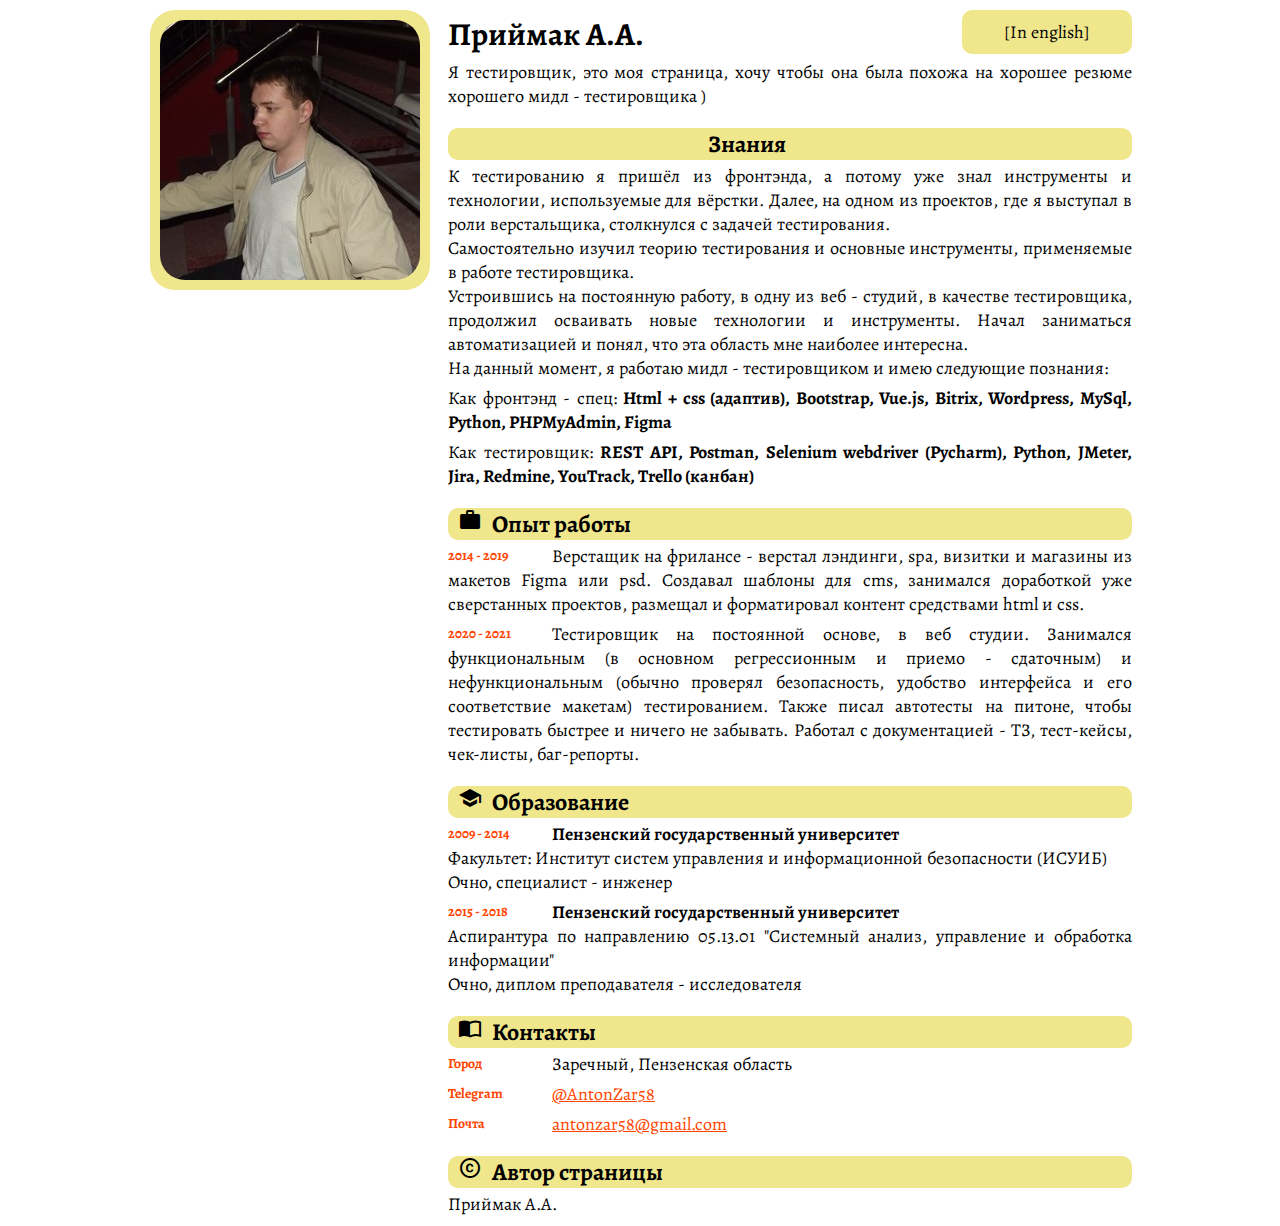
==== index.html @ 9d01e35c "Add files via upload" ====
<!DOCTYPE html>
<html>

<head>
    <meta charset="utf-8" />

    <link rel="shortcut icon" href="favicon.png" type="image/png">
    <title>Страница-резюме Приймак А.А.</title>
    
    <link rel="stylesheet" type="text/css" href="style.css" />
    <link href="https://fonts.googleapis.com/css2?family=Material+Icons" rel="stylesheet">
    <!--[if IE]>
        <script src="http://html5shiv.googlecode.com/svn/trunk/html5.js"></script>
    <![endif]-->

</head>

<body>
    <div id="container">

        <aside>
            <div id="foto">
                <div id="rama"></div>
            </div>
        </aside>

        <main>
            <div id="lang"><span>[In english]</span></div>
            <h1>Приймак А.А.</h1>
            <p>Я тестировщик, это моя страница, хочу чтобы она была похожа на хорошее резюме хорошего мидл - тестировщика )</p>


            <h5><span class="material-icons">psychology</span>Знания</h5>
            <p>К тестированию я пришёл из фронтэнда, а потому уже знал инструменты и технологии, используемые для
                вёрстки. Далее, на одном из проектов, где я выступал в роли верстальщика, столкнулся с задачей
                тестирования.<br>
                Самостоятельно изучил теорию тестирования и основные инструменты, применяемые в работе тестировщика.<br>
                Устроившись на постоянную работу, в одну из веб - студий, в качестве тестировщика, продолжил осваивать
                новые технологии и инструменты. Начал заниматься автоматизацией и понял, что эта область мне наиболее
                интересна.<br>
                На данный момент, я работаю мидл - тестировщиком и имею следующие познания:</p>
            <p>Как фронтэнд - спец: <b> Html + css (адаптив), Bootstrap, Vue.js, Bitrix, Wordpress, MySql, Python,
                    PHPMyAdmin, Figma</b></p>
            <p>Как тестировщик: <b> REST API, Postman, Selenium webdriver (Pycharm), Python, JMeter, Jira, Redmine, YouTrack, Trello
                    (канбан)</b></p>

            <h5><span class="material-icons">work</span>Опыт работы</h5>
            <span class="data">2014 - 2019</span>
            <p>Верстащик на фрилансе - верстал лэндинги, spa, визитки и магазины из макетов Figma или psd.
                Создавал шаблоны для cms, занимался доработкой уже сверстанных проектов, размещал и форматировал контент
                средствами html и css.</p>
            <span class="data">2020 - 2021</span>
            <p>Тестировщик на постоянной основе, в веб студии.
                Занимался функциональным (в основном регрессионным и приемо - сдаточным) и нефункциональным (обычно
                проверял безопасность, удобство интерфейса и его соответствие макетам) тестированием.
                Также писал автотесты на питоне, чтобы тестировать быстрее и ничего не забывать. Работал с документацией
                - ТЗ, тест-кейсы, чек-листы, баг-репорты.</p>

            <h5><span class="material-icons">school</span>Образование</h5>
            <span class="data">2009 - 2014</span>
            <p><b>Пензенский государственный университет</b><br>
                Факультет: Институт систем управления и информационной безопасности (ИСУИБ)<br>
                Очно, специалист - инженер</p>
            <span class="data">2015 - 2018</span>
            <p><b>Пензенский государственный университет</b><br>
                Аспирантура по направлению 05.13.01 "Системный анализ, управление и обработка информации"<br>
                Очно, диплом преподавателя - исследователя</p>

            <h5><span class="material-icons">import_contacts</span>Контакты</h5>
            <span class="data">Город</span>
            <p>Заречный, Пензенская область</p>
            <span class="data">Telegram</span>
            <p><a href="https://t.me/AntonZar58">@AntonZar58</a></p>
            <span class="data">Почта</span>
            <p><a href="mailto:antonzar58@gmail.com">antonzar58@gmail.com</a></p>

            <h5><span class="material-icons">copyright</span>Автор страницы</h5>
            <p>Приймак А.А.</p>

        </main>

    </div>

</body>

</html>
---- style.css ----
@import url('https://fonts.googleapis.com/css2?family=Alegreya:ital,wght@0,400;0,500;0,600;0,700;0,800;0,900;1,400;1,500;1,600;1,700;1,800;1,900&display=swap');

body
{
    width: 100%;
    margin: 0;
    padding: 0;;
    font-size: 14px;
    font-family: 'Alegreya', serif;
}

a, a:visited{color:orangered;text-decoration: underline;}
a:hover{text-decoration: none;}

#lang a, #lang a:visited{text-decoration: none;color: black;}
#lang a:hover{text-decoration: none;}

h6, h5, h4, h3, h2, h1{margin: 8px 4px 4px 4px;padding:0px;vertical-align: middle;}
h6{font-size: 22px;}
h5{font-size: 24px;}
h4{font-size: 26px;}
h3{font-size: 28px;}
h2{font-size: 30px;}
h1{font-size: 32px;}

p{margin: 2px 4px 6px 4px;padding: 0;font-size: 18px;text-align: justify;}
main h5{margin-top: 20px;padding-left: 10px;padding-right: 10px;border-radius: 10px;background-color: khaki;}
main h1::after{content: "";clear: both;}

#container
{
    display: flex;
    width: 100%;
    max-width: 1000px;
    min-width: 300px;
    margin: 0 auto;
    flex-direction: row;
    justify-content: flex-start;
    align-content:flex-start;
    flex-wrap: wrap;
}

aside
{
    display: block;
    width: 300px;
    flex: 0 0 auto;
}

main
{
    display:block;
    width: auto;
    min-width: 300px;
    max-width: 700px;
    flex: 1;
    padding: 4px;
    box-sizing:border-box;
}

main .data
{
    display: block;
    float: left;
    clear: both;
    width: 100px;
    margin: 2px 4px 2px 4px;
    padding: 0;
    font-size: 14px;
    font-weight: bold;
    color:orangered;
}

main p::after{clear: both;content: ""}

#lang{width: 100%;margin-top: 6px;text-align: right;font-size: 18px;cursor: pointer;}
#lang span{display: block;float: right;width:150px;margin-right: 4px;padding: 10px;border-radius: 10px;background-color: khaki;text-align: center; }
#lang::after{clear: both;content: " ";}

h5 span{ margin-right: 10px;}

#foto
{    
    display: flex;
    width: 280px;
    height: 280px;
    margin: 10px auto 10px auto;
    align-content: space-between;
    border-radius: 25px;
    background-color: khaki;

}

#rama
{
    width: 260px;
    height: 260px;
    margin: auto;
    border-radius: 25px;
    background-image: url(ava.jpg);
    background-position: top -45px left -145px;
}

#b404
{
    display: block;
    width: 100%;
    height: 100%;
    margin-top: 100px;
    text-align: center;
}
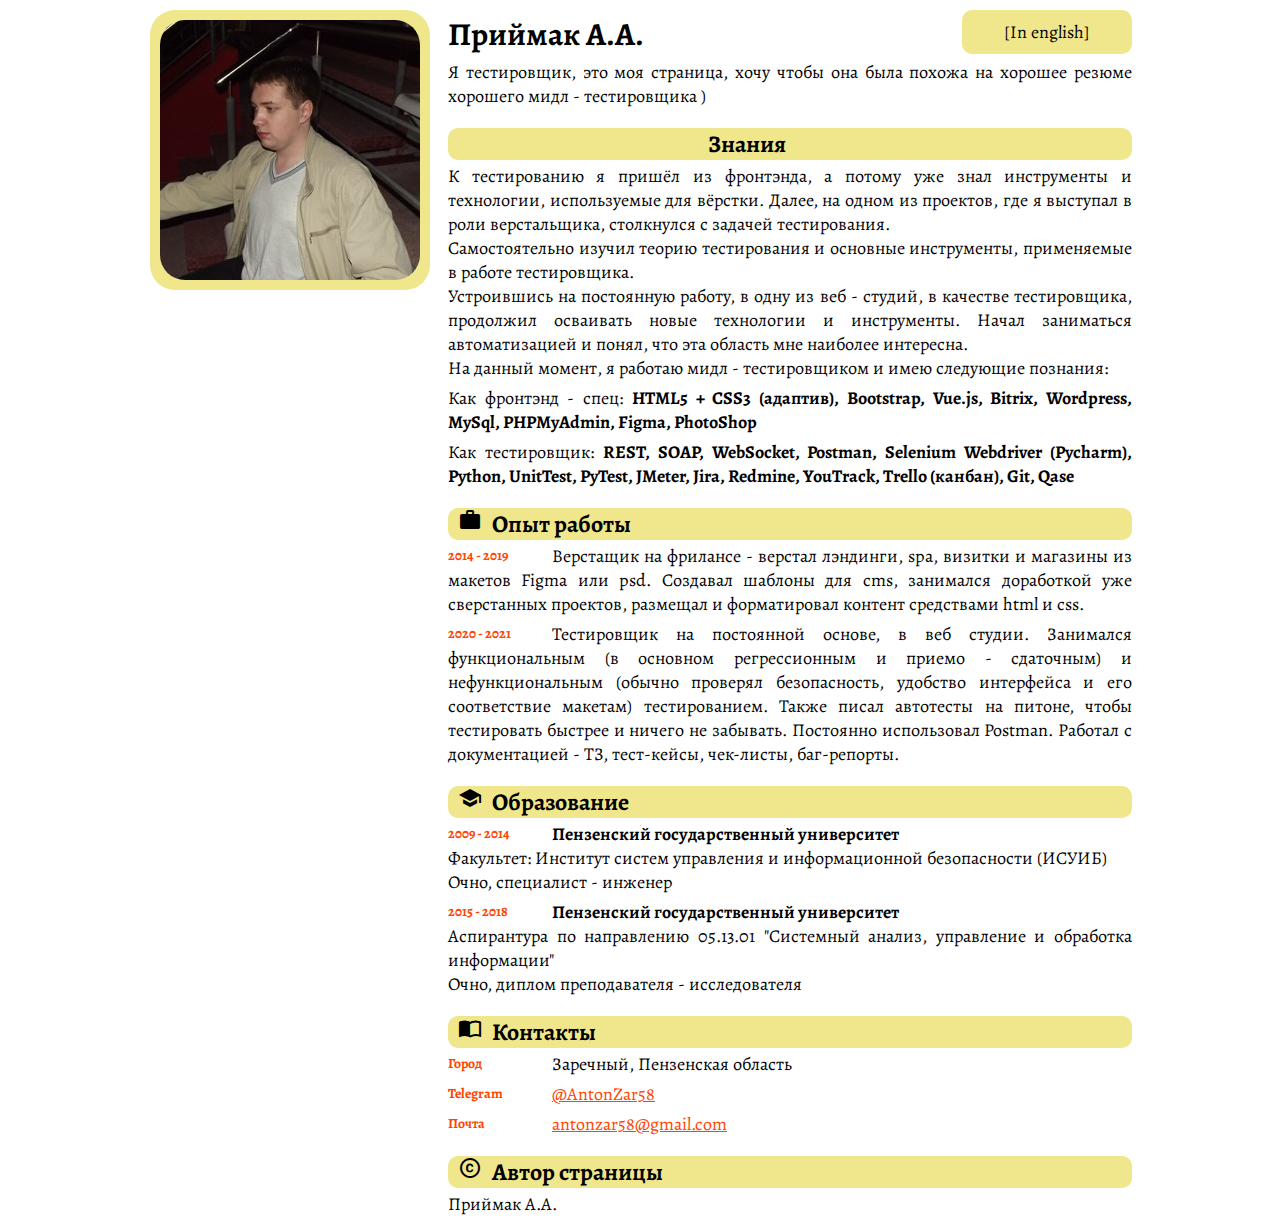
==== commit 86cc7e56: "Update index.html" ====
--- a/index.html
+++ b/index.html
@@ -39,10 +39,8 @@
                 новые технологии и инструменты. Начал заниматься автоматизацией и понял, что эта область мне наиболее
                 интересна.<br>
                 На данный момент, я работаю мидл - тестировщиком и имею следующие познания:</p>
-            <p>Как фронтэнд - спец: <b> Html + css (адаптив), Bootstrap, Vue.js, Bitrix, Wordpress, MySql, Python,
-                    PHPMyAdmin, Figma</b></p>
-            <p>Как тестировщик: <b> REST API, Postman, Selenium webdriver (Pycharm), Python, JMeter, Jira, Redmine, YouTrack, Trello
-                    (канбан)</b></p>
+            <p>Как фронтэнд - спец: <b>HTML5 + CSS3 (адаптив), Bootstrap, Vue.js, Bitrix, Wordpress, MySql, PHPMyAdmin, Figma, PhotoShop</b></p>
+            <p>Как тестировщик: <b> REST, SOAP, WebSocket, Postman, Selenium Webdriver (Pycharm), Python, UnitTest, PyTest, JMeter, Jira, Redmine, YouTrack, Trello (канбан), Git, Qase</b></p>
 
             <h5><span class="material-icons">work</span>Опыт работы</h5>
             <span class="data">2014 - 2019</span>
@@ -53,7 +51,7 @@
             <p>Тестировщик на постоянной основе, в веб студии.
                 Занимался функциональным (в основном регрессионным и приемо - сдаточным) и нефункциональным (обычно
                 проверял безопасность, удобство интерфейса и его соответствие макетам) тестированием.
-                Также писал автотесты на питоне, чтобы тестировать быстрее и ничего не забывать. Работал с документацией
+                Также писал автотесты на питоне, чтобы тестировать быстрее и ничего не забывать. Постоянно использовал Postman. Работал с документацией
                 - ТЗ, тест-кейсы, чек-листы, баг-репорты.</p>
 
             <h5><span class="material-icons">school</span>Образование</h5>
@@ -83,4 +81,4 @@
 
 </body>
 
-</html>+</html>
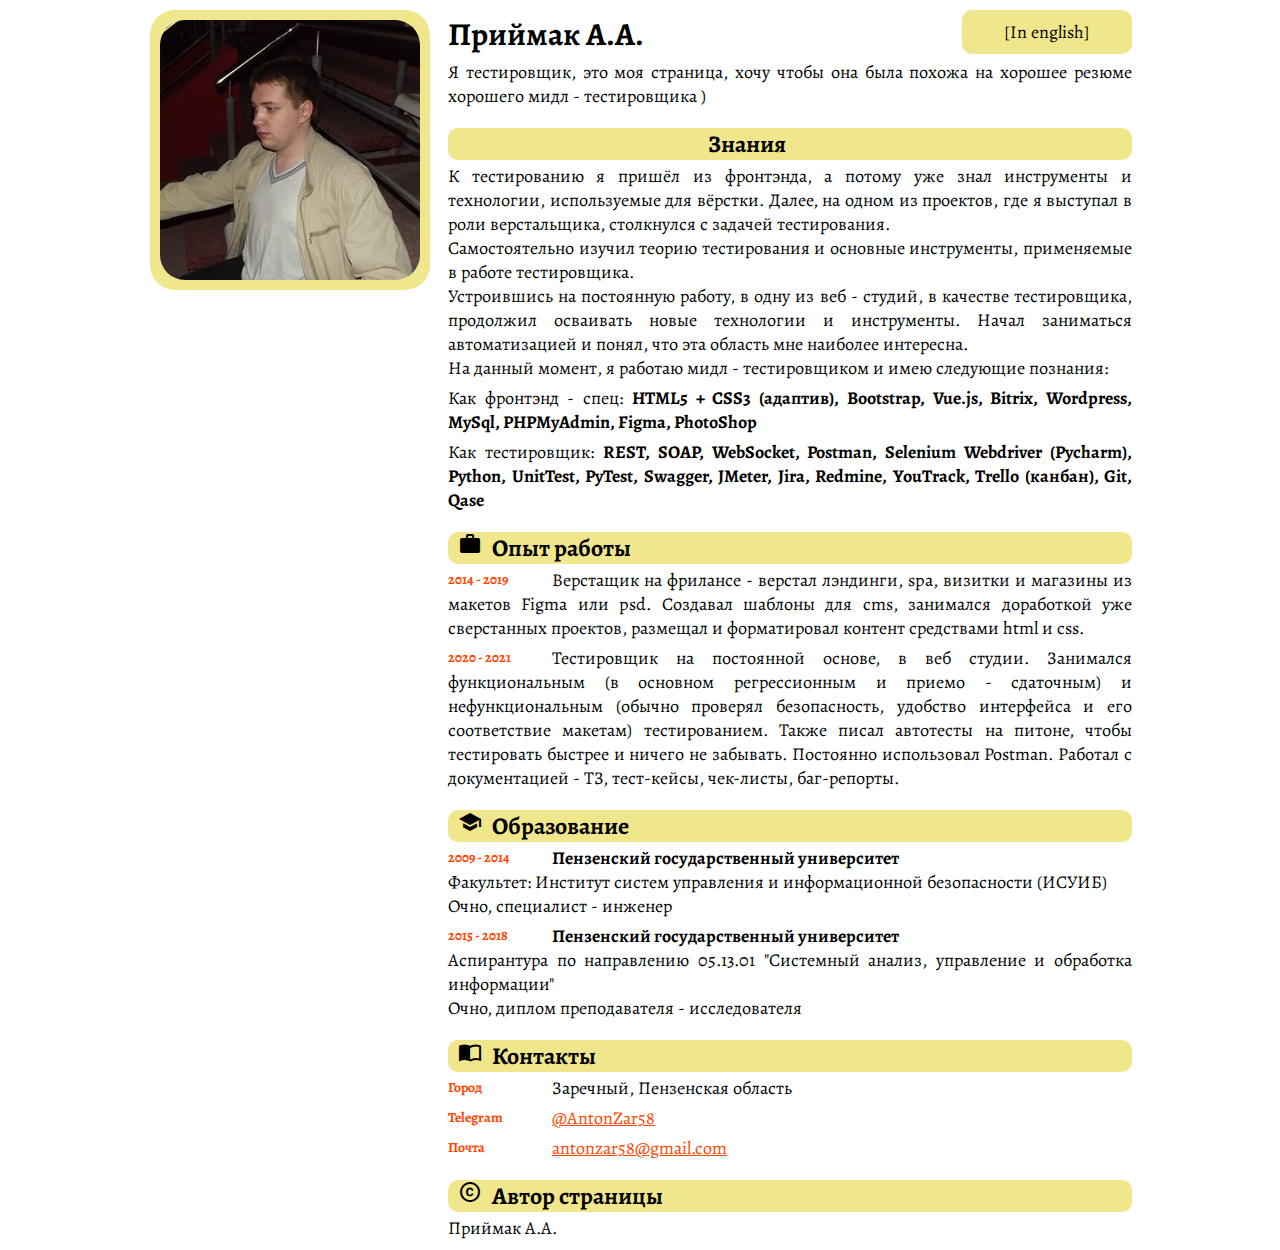
==== commit be2542b7: "Update index.html" ====
--- a/index.html
+++ b/index.html
@@ -40,7 +40,7 @@
                 интересна.<br>
                 На данный момент, я работаю мидл - тестировщиком и имею следующие познания:</p>
             <p>Как фронтэнд - спец: <b>HTML5 + CSS3 (адаптив), Bootstrap, Vue.js, Bitrix, Wordpress, MySql, PHPMyAdmin, Figma, PhotoShop</b></p>
-            <p>Как тестировщик: <b> REST, SOAP, WebSocket, Postman, Selenium Webdriver (Pycharm), Python, UnitTest, PyTest, JMeter, Jira, Redmine, YouTrack, Trello (канбан), Git, Qase</b></p>
+            <p>Как тестировщик: <b> REST, SOAP, WebSocket, Postman, Selenium Webdriver (Pycharm), Python, UnitTest, PyTest, Swagger, JMeter, Jira, Redmine, YouTrack, Trello (канбан), Git, Qase</b></p>
 
             <h5><span class="material-icons">work</span>Опыт работы</h5>
             <span class="data">2014 - 2019</span>
